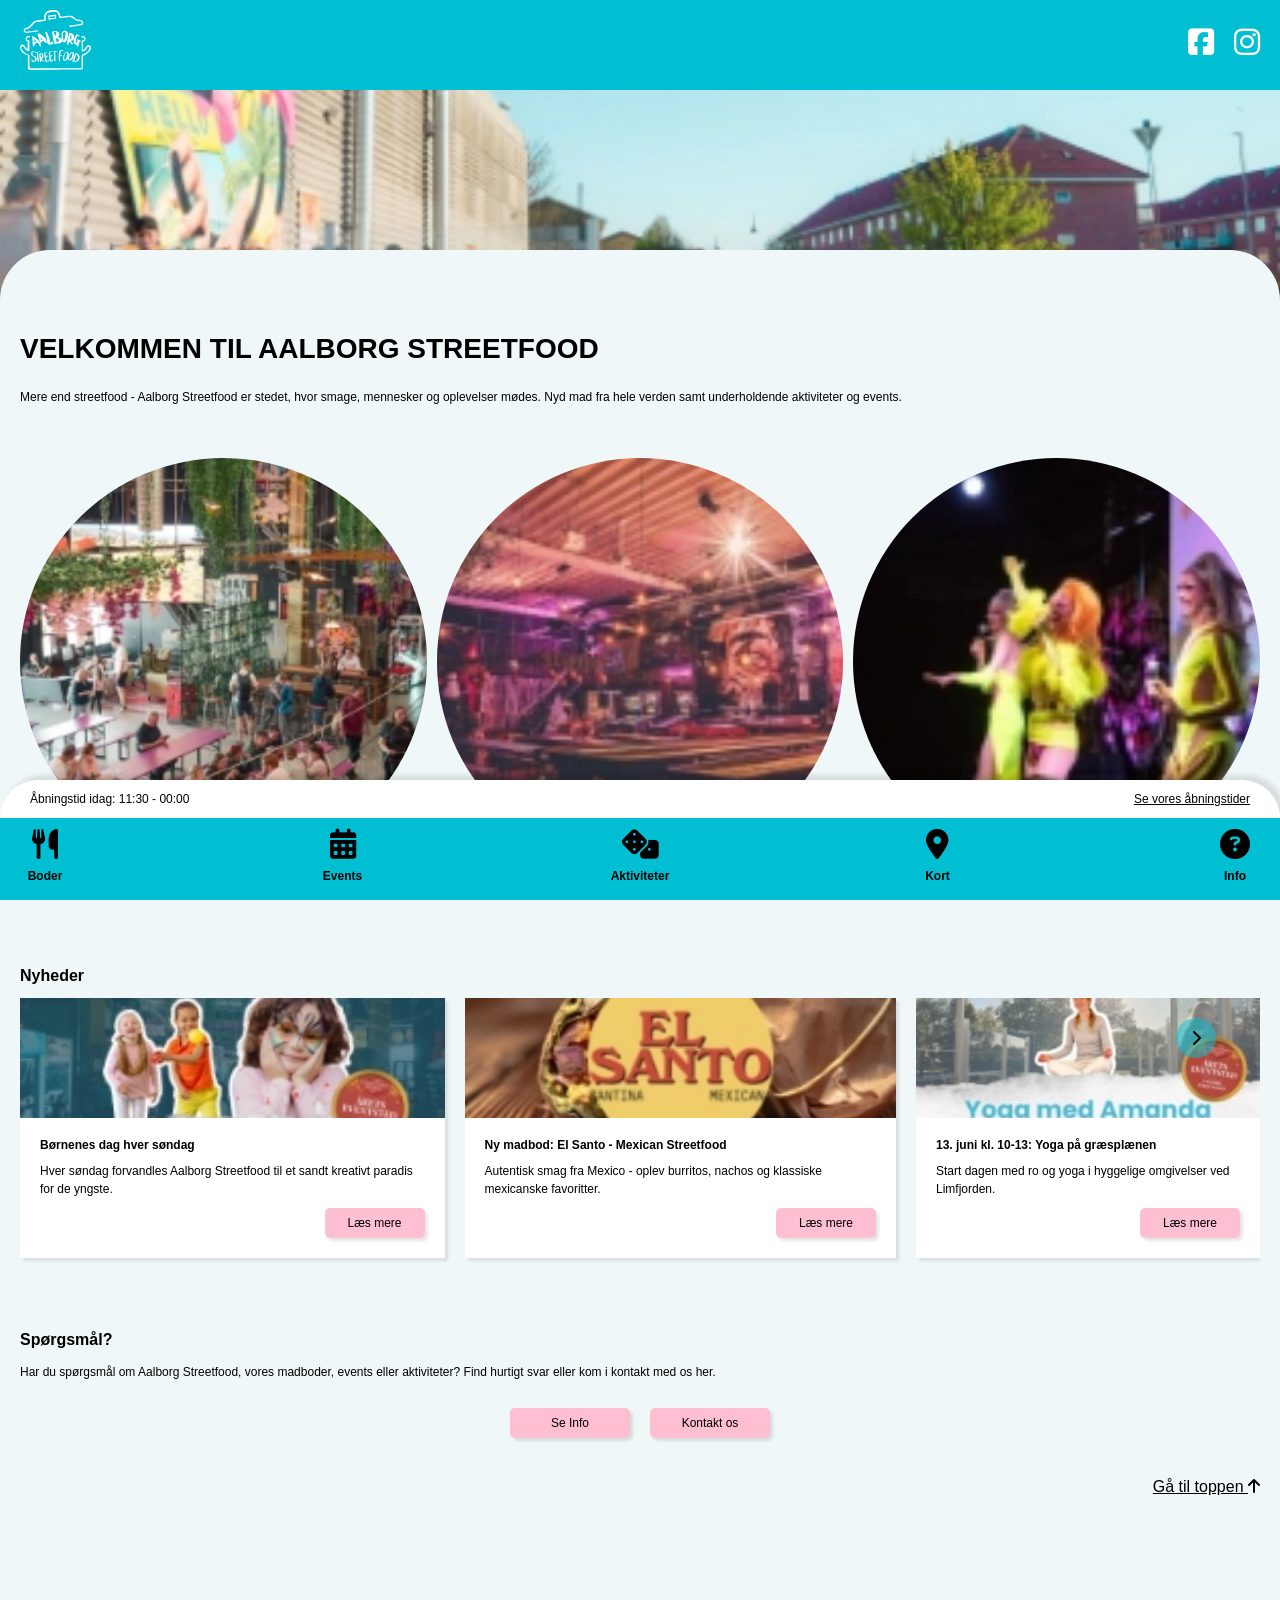
==== index.html @ 2a4786b6 "Merge branch 'main' of https://github.com/emmarisgaard/Version2_AalborgStreetfood" ====
<!DOCTYPE html>
<html lang="da">

<head>
    <meta charset="UTF-8">
    <meta name="viewport" content="width=device-width, initial-scale=1.0">
    <meta name="description"
        content="Aalborg Streetfood byder på et bredt udvalg af street food fra hele verden og en masse forskellige og spændende aktiviteter og events. Besøg os og oplev stemningen, de lækkre madboder og hyggelige omgivelser i Aalborg.">
    <meta name="keywords"
        content="streetfood Aalborg, street food, madboder, mad Aalborg, spise ude Aalborg, Nordjylland, oplevelser, events Aalborg, aktiviteter Aalborg, Aalborg, comedy Aalborg, quiz Aalborg, karaoke Aalborg, børneaktiviteter Aalborg">
    <title>Aalborg Streetfood - Forside</title>
    <link rel="stylesheet" href="./assets/css/style.css">
    <link rel="stylesheet" href="./assets/css/forside.css">
    <script src="./assets/js/app.js" defer></script>
    <link rel="stylesheet" href="https://cdnjs.cloudflare.com/ajax/libs/font-awesome/6.5.0/css/all.min.css">
    <link rel="manifest" href="./manifest.json">
</head>


<body>
    <header>
        <!-- Header med logo og social media -->
        <nav>
            <a href="./index.html"><img src="./assets/img/logo.svg" alt="Aalborg Streetfood Logo"></a>
            <ul>
                <li><a href="https://www.facebook.com/aalborgstreetfoodmarkedmarket" target="_blank"
                        rel="noopener noreferrer" aria-label="Besøg vores Facebook side"><i
                            class="fa-brands fa-square-facebook" aria-hidden="true"></i></a></li>
                <li><a href="https://www.instagram.com/AalborgStreetfood" target="_blank" rel="noopener noreferrer"
                        aria-label="Besøg vores Instagram profil"><i class="fa-brands fa-instagram"
                            aria-hidden="true"></i></a></li>
            </ul>
            <!--aria-label og aria-hidden="true" er indsat efter lighthousetest og bruges til at forbedre tilgængeligheden af siden, så brugere med nedsat syn kan forstå, hvad ikonerne betyder. Dette er også gjort i den globale menu. Kilde: https://www.w3schools.com/accessibility/accessibility_labels.php -->
        </nav>
    </header>

    <main>
        <!-- Hero billede -->
        <div class="heroBillede">
            <img src="./assets/img/forsideBillede.webp" alt="forside headerbillede" fetchpriority="high">
            <!-- fetchpriority="high" indsat efter lighthousetest. Kilde: https://developer.mozilla.org/en-US/docs/Web/HTML/Reference/Attributes/fetchpriority?fbclid=IwY2xjawSXYMRleHRuA2FlbQIxMABicmlkETFyVzhyNGkyVDZpa09IdjQ0c3J0YwZhcHBfaWQQMjIyMDM5MTc4ODIwMDg5MgABHhw8y8eECw4FIvLwAQrnkFinJetjuRGiSQqEJIi6pboWG-9w0EfVVKrQgiUx_aem_WgYf9Aj1LGfmT1ifzZ4w9A -->
        </div>
        <!-- Overlay section -->
        <div class="overlaySection" id="top">
            <article class="introSection">
                <h1>VELKOMMEN TIL AALBORG STREETFOOD</h1>
                <p>Mere end streetfood - Aalborg Streetfood er stedet, hvor smage, mennesker og oplevelser mødes. Nyd
                    mad fra hele verden samt underholdende aktiviteter og events.</p>
            </article>

            <!-- CTA cirkler -->
            <article class="CTASection">
                <a href="./boder.html" class="CTA">
                    <img src="./assets/img/boderBilledLille.webp" alt="Boder">
                    <h2>Boder</h2>
                </a>
                <a href="./aktiviteter.html" class="CTA">
                    <img src="./assets/img/aktiviteterBilledeLille.webp" alt="Aktiviteter billede">
                    <h2>Aktiviteter</h2>
                </a>
                <a href="./events.html" class="CTA">
                    <img src="./assets/img/eventsBilledeLille.webp" alt="Events billede">
                    <h2>Events</h2>
                </a>
            </article>

            <!-- Nyheder section -->
            <article class="nyheder">
                <h2>Nyheder</h2>
                <div class="nyhedsCards">

                    <!-- Nyhed 1 -->
                    <a href="./specifikEvent.html?id=3793" class="nyhedsCard">
                        <img src="./assets/img/boernenesDagLille.webp" alt="Billede fra børnenes dag">
                        <div class="nyhedsCardText">
                            <h3>Børnenes dag hver søndag</h3>
                            <p>Hver søndag forvandles Aalborg Streetfood til et sandt kreativt paradis for de yngste.
                            </p>
                            <div class="knap">Læs mere</div>
                        </div>
                    </a>

                    <!-- Nyhed 2 -->
                    <a href="./specifikBod.html?id=3661" class="nyhedsCard">
                        <img src="./assets/img/elsantoLille.webp" alt="Billede af den nye madbod El Santo">
                        <div class="nyhedsCardText">
                            <h3>Ny madbod: El Santo - Mexican Streetfood</h3>
                            <p>Autentisk smag fra Mexico - oplev burritos, nachos og klassiske mexicanske favoritter.
                            </p>
                            <div class="knap">Læs mere</div>
                        </div>
                    </a>

                    <!-- Nyhed 3 -->
                    <a href="./specifikEvent.html?id=3803" class="nyhedsCard">
                        <img src="./assets/img/Yoga-med-1Lille.webp"
                            alt="Billede fra fra yoga på græsplænen med Amanda">
                        <div class="nyhedsCardText">
                            <h3>13. juni kl. 10-13: Yoga på græsplænen</h3>
                            <p>Start dagen med ro og yoga i hyggelige omgivelser ved Limfjorden.
                            </p>
                            <div class="knap">Læs mere</div>
                        </div>
                    </a>

                    <!-- Scroll pil -->
                    <div class="scroll"> <i class="fa-solid fa-chevron-right"></i> </div>
                </div>
            </article>

            <!-- CTA til Info og kontakt -->
            <article class="questions">
                <h2>Spørgsmål?</h2>
                <p>Har du spørgsmål om Aalborg Streetfood, vores madboder, events eller aktiviteter? Find hurtigt svar
                    eller kom i kontakt med os her.</p>
                <div class="questionsButtons">
                    <a href="./faq.html" class="knap">Se Info</a>
                    <a href="./kontakt.html" class="knap">Kontakt os</a>
                </div>

            </article>
            <div class="topKnap">
                <a href="#top"> Gå til toppen <i class="fa-solid fa-arrow-up"></i></a>
            </div>
        </div>
    </main>
    <footer>

        <div class=" openingHours">
            <!-- Åbningstider indsættes med JavaScript på alle sider - se app.js-->
        </div>

        <!-- Global navigation i bunden af skærmen på alle sider -->
        <nav class="globalNav">
            <div>
                <a href="./boder.html" aria-label="Gå til boder"><i class="fa-solid fa-utensils"
                        aria-hidden="true"></i></a>
                <p>Boder</p>
            </div>
            <div>
                <a href="./events.html" aria-label="Gå til events"><i class="fa-solid fa-calendar-days"
                        aria-hidden="true"></i></a>
                <p>Events</p>
            </div>
            <div>
                <a href="./aktiviteter.html" aria-label="Gå til aktiviteter"><i class="fa-solid fa-dice"
                        aria-hidden="true"></i></a>
                <p>Aktiviteter</p>
            </div>
            <div>
                <a href="./kort.html" aria-label="Gå til kort"><i class="fa-solid fa-map-marker-alt"
                        aria-hidden="true"></i></a>
                <p>Kort</p>
            </div>
            <div>
                <a href="./faq.html" aria-label="Gå til info"><i class="fa-solid fa-question-circle"
                        aria-hidden="true"></i></a>
                <p>Info</p>
            </div>
        </nav>

    </footer>

    <script>
        if ("serviceWorker" in navigator) {
            navigator.serviceWorker.register("/class/MMD-csd-s25/10700521/Version2_Aalborg/service-worker.js");
        }
    </script>
</body>

</html>
---- assets/css/style.css ----
* {
    box-sizing: border-box;
}

body {
    margin: 0;


    /* VARIABLER*/
    /* FARVER */
    --primaryColor: #01BFD3;
    --lightPrimaryColor: #8FEAF4;
    --secondaryColor: #FFBFD3;
    --darkSecondaryColor: #f890b1;
    --white: #FFFFFF;
    --backgroundColor: #F0F7F8;
    --textColor: #000000;


    /* ikon farver */
    --lightPink: #F3C0C0;
    --lightYellow: #E9E79A;
    --lightBrown: #CCA06E;
    --lightGreen: #A7D9A6;
    --lightBlue: #A6DEE4;


    /* TYPOGRAPHY*/
    --textFont: poppins, sans-serif;
    --bodyText: 12px;
    --headerTextSize: 28px;
    --middleHeaderTextSize: 16px;
    --smallHeaderTextSize: 12px;
    --fontWeight: bold;

    /* SPACING */
    --gap: 20px;
    --smallGap: 10px;
    --sectionPadding: 40px;
    --padding: 30px;

    /*  GENERAL STYLING*/

    * {
        font-family: var(--textFont);
    }

    p {
        font-size: var(--bodyText);
        line-height: 150%;
    }

    h1 {
        font-size: var(--headerTextSize);
        font-weight: var(--fontWeight);
    }

    h2 {
        font-size: var(--middleHeaderTextSize);
        font-weight: var(--fontWeight);
    }

    h3 {
        font-size: var(--smallHeaderTextSize);
        font-weight: var(--fontWeight);
    }


    /* KNAPPER OG IKONER*/
    /* buttons */
    button,
    .knap {
        background-color: var(--secondaryColor);
        color: var(--textColor);
        width: 100px;
        height: 30px;
        border-radius: 5px;
        border: none;
        box-shadow: 3px 3px 3px rgba(0, 0, 0, 0.1);
        text-decoration: none;
        display: inline-flex;
        align-items: center;
        justify-content: center;
        font-size: var(--bodyText);
        font-family: var(--textFont);
    }

    /* Hover effekt */
    button:hover,
    .knap:hover {
        background-color: var(--darkSecondaryColor);
        box-shadow: 2px 2px 2px 1px rgba(0, 0, 0, 0.3);
    }

    /* Active effekt */
    button:active,
    .knap:active {
        background-color: var(--darkSecondaryColor);
        box-shadow: 2px 2px 2px 1px rgba(0, 0, 0, 0.3);
    }

    .allergeneIkon {
        color: var(--textColor)
    }

    .tilbageKnap {
        color: var(--textColor);
        font-size: var(--smallHeaderTextSize);

    }


    /* HEADER */
    header {
        height: 90px;
        background-color: var(--primaryColor);
        z-index: 2;
        position: fixed;
        top: 0;
        left: 0;
        right: 0;

        nav {
            display: flex;
            align-items: center;
            justify-content: space-between;
            padding: 10px 20px;

        }

        ul {
            display: flex;
            justify-content: center;
            align-items: center;
            gap: var(--gap);

            li {
                list-style: none;

                a {
                    text-decoration: none;

                }
            }
        }

        i {
            color: var(--white);
            font-size: 30px;
        }

        img {
            height: 60px;
        }


    }

    /* STYLES */
    /* General styling, der går igen på tværs af siderne */
    .heroBillede {
        top: 90px;
        left: 0;
        right: 0;
        position: fixed;


        img {
            height: 250px;
            width: 100%;
            position: relative;
            object-fit: cover;
        }
    }

    .overlaySection {
        background-color: var(--backgroundColor);
        border-radius: 50px 50px 0 0;
        position: absolute;
        top: 250px;
        left: 0;
        right: 0;
        padding: 20px;
        padding-bottom: 150px;
    }

    hr {
        width: 100%;
        height: 3px;
        border: none;
        background-color: var(--primaryColor);
        margin-block: var(--gap);
    }




    /* GLOBAL NAVIGATION */
    footer {
        /* Gør sådan vores footer/bottom nav, forbliver i bunden af skærmen, foran andet indhold */
        position: fixed;
        bottom: 0;
        left: 0;
        right: 0;
        z-index: 2;

        nav {
            height: 100%;
            background-color: var(--primaryColor);
            display: flex;
            align-items: center;
            justify-content: space-between;
            padding: var(--smallGap);

            color: var(--textColor);
            font-size: var(--middleHeaderTextSize);
            font-weight: var(--fontWeight);

            div {
                display: flex;
                flex-direction: column;
                align-items: center;
                width: 70px;

                p {
                    margin: 5px;
                }
            }


            a {
                text-decoration: none;
                color: var(--textColor);
                font-size: 30px;
            }

            .active {
                /* Ændrer ikon og tekst i navigationen for den specifikke side man er inde på */
                text-decoration: underline;
                text-underline-offset: 5px;
                text-decoration-thickness: 2px;
                text-decoration-color: var(--secondaryColor);

                a {
                    color: var(--secondaryColor);
                }
            }

            a:active {
                color: var(--darkSecondaryColor);
            }


        }
    }

}



/* KALENDER */



.openingHours {
    background-color: var(--white);
    height: auto;
    border-radius: 50px 50px 0 0;
    box-shadow: 5px -5px 5px rgba(0, 0, 0, 0.1);
    padding: var(--smallGap);
    transition: all 0.3s ease;

    .whenClosed {
        display: flex;
        align-items: center;
        justify-content: space-between;
        font-family: var(--textFont);
        font-size: var(--smallHeaderTextSize);
        margin: 0;
        padding-inline: var(--gap);

        .clickHere {
            text-decoration: underline;
            margin: 0;
        }

        .clickHere:active {
            font-weight: 600;
        }


        p {
            margin: 0;
        }
    }

    .fullOpeninghours,
    .fullOpeninghoursFood {
        display: block;
        transform: translateY(30px);
        opacity: 0;
        max-height: 0;
        overflow: hidden;
        pointer-events: none;

        .toggle {
            display: flex;
            justify-content: center;
            padding-top: var(--gap);

        }



        .forskelligeTidsintervaller {
            display: flex;
            justify-content: space-between;
            padding-top: var(--gap);


            .tidsinterval.gone {
                opacity: 0;
            }

            .tidsinterval {
                display: flex;
                flex-direction: column;
                align-items: center;

                div {
                    width: 30px;
                    height: 30px;
                    border-radius: 100%;

                }

                .pink {
                    background-color: var(--lightPink);
                }

                .gul {
                    background-color: var(--lightYellow);
                }

                .brun {
                    background-color: var(--lightBrown);
                }

                .grøn {
                    background-color: var(--lightGreen);
                }

            }
        }

        .kalender {

            .kalenderTop {
                display: flex;
                justify-content: space-between;

                h2 {
                    margin-bottom: 5px;
                }
            }

            .kalenderen {

                .ugedage {
                    display: flex;
                    justify-content: space-between;
                    padding: 5px;

                    p {
                        margin: 5px;
                    }
                }

                hr {
                    height: 1px;
                    background-color: var(--textColor);
                    width: 100%;
                    margin-bottom: var(--gap);
                    margin-top: 0;
                }

                .kalenderDage {
                    display: flex;
                    flex-direction: column;
                    gap: var(--smallGap);
                    padding-bottom: var(--gap);

                    .uge1,
                    .uge2,
                    .uge3,
                    .uge4 {
                        display: flex;
                        justify-content: space-between;


                        .kalenderDag {
                            width: 30px;
                            height: 30px;
                            border-radius: 100%;
                            display: flex;
                            align-items: center;
                            justify-content: center;

                            p {
                                margin: 0;
                            }

                        }

                        .pink {
                            background-color: var(--lightPink);
                        }

                        .gul {
                            background-color: var(--lightYellow);
                        }

                        .brun {
                            background-color: var(--lightBrown);
                        }

                        .grøn {
                            background-color: var(--lightGreen);
                        }

                        .pinkLight {
                            background-color: var(--lightPink);
                            opacity: 0.5;
                        }

                        .gulLight {
                            background-color: var(--lightYellow);
                            opacity: 0.5;
                        }

                        .brunLight {
                            background-color: var(--lightBrown);
                            opacity: 0.5;
                        }

                        .grønLight {
                            background-color: var(--lightGreen);
                            opacity: 0.5;
                        }

                        .idag {
                            background-color: #976B3A;
                            color: var(--lightYellow);
                            border: solid;
                            border-color: var(--textColor);
                            border-width: 2px;
                            box-shadow: 3px 3px 3px rgba(0, 0, 0, 0.5);
                        }
                    }
                }
            }
        }

    }

    /* Animering af åbningstider */
    .fullOpeninghours.animate,
    .fullOpeninghoursFood.animate {
        transition: transform 0.6s ease, opacity 0.6s ease, max-height 0.6s ease;
    }

    .fullOpeninghours.active,
    .fullOpeninghoursFood.active {
        transform: translateY(0);
        opacity: 1;
        max-height: 600px;
        pointer-events: auto;
    }

}

.fullOpeninghours .street {

    width: 160px;
    background-color: var(--primaryColor);
    display: flex;
    justify-content: center;
    align-items: center;
    text-align: center;
    padding: var(--smallGap);
    font-family: var(--textFont);
    font-size: var(--smallHeaderTextSize);
    font-weight: var(--fontWeight);
}


.fullOpeninghours .food {
    width: 160px;
    border: solid;
    border-color: var(--primaryColor);
    border-width: 5px;
    display: flex;
    justify-content: center;
    padding: 5px;
    align-items: center;
    text-align: center;
    font-family: var(--textFont);
    font-size: var(--smallHeaderTextSize);
    font-weight: var(--fontWeight);
    box-shadow: inset 0 0 10px rgba(0, 0, 0, 0.3);

}

.fullOpeninghoursFood .street {
    width: 160px;
    border: solid;
    border-color: var(--primaryColor);
    border-width: 5px;
    display: flex;
    justify-content: center;
    padding: 5px;
    align-items: center;
    text-align: center;
    font-family: var(--textFont);
    font-size: var(--smallHeaderTextSize);
    font-weight: var(--fontWeight);
    box-shadow: inset 0 0 10px rgba(0, 0, 0, 0.3);
}

.fullOpeninghoursFood .food {
    width: 160px;
    background-color: var(--primaryColor);
    display: flex;
    justify-content: center;
    align-items: center;
    text-align: center;
    padding: var(--smallGap);
    font-family: var(--textFont);
    font-size: var(--smallHeaderTextSize);
    font-weight: var(--fontWeight);

}


/* ANDET STYLING */

/* Kort over streetfood side */
.kortSide {

    img {
        width: 100%;
        padding-top: 90px;
        padding-bottom: 180px;
    }
}


main {
    min-height: 100vh;
}

/* Error besked */
.fejlbesked {
    display: flex;
    justify-content: center;
    padding: var(--gap);
}

/* Scroll to top knap */
html {
    scroll-behavior: smooth;
    scroll-padding-top: 100px;
}

.topKnap {
    display: block;
    margin-top: var(--sectionPadding);

    a {
        display: block;
        width: fit-content;
        margin-left: auto;
        color: var(--textColor);
    }
}
---- assets/css/forside.css ----
/* INTRO */
.introSection {
    padding-top: var(--sectionPadding);
}


/* CTA'er */
.CTASection {
    display: flex;
    gap: var(--smallGap);
    padding-top: var(--sectionPadding);

}

.CTA {
    flex: 1;
    text-decoration: none;
    color: var(--textColor);
    text-align: center;


    img {
        width: 100%;
        aspect-ratio: 1/1;
        object-fit: cover;
        border-radius: 100%;
    }

}

.CTA img:hover {
    box-shadow: 5px 5px 5px 5px rgba(0, 0, 0, 0.3);
}

.CTA img:active {
    box-shadow: 4px 4px 4px 4px rgba(0, 0, 0, 0.3);
}

/* NYHEDER */
.nyheder {
    padding-top: var(--sectionPadding);
    max-width: 100vw;
    overflow: hidden;

    h3,
    p {
        margin: 0 0 10px 0;
    }
}

.nyhedsCards {
    display: flex;
    gap: var(--gap);
    overflow-x: scroll;
    overflow-y: hidden;
    width: 100%;


}

.nyhedsCards::-webkit-scrollbar {
    height: 10px;

}

.nyhedsCards::-webkit-scrollbar-track {
    background: var(--lightPrimaryColor);
}

.nyhedsCards::-webkit-scrollbar-thumb {
    background: var(--primaryColor);
    border-radius: 10px;
}

.nyhedsCard {
    background-color: var(--white);
    min-width: 270px;
    box-shadow: 3px 3px 3px rgba(0, 0, 0, 0.1);
    margin-bottom: var(--gap);
    text-decoration: none;
    color: var(--textColor);
    display: flex;
    flex-direction: column;

    .nyhedsCardText {
        padding: var(--gap);
        display: flex;
        flex-direction: column;
        flex: 1;
        /* fylder al tilgængelig plads */
        justify-content: space-between;
        /* skubber button til bunden */
    }

    button,
    .knap {
        align-self: flex-end;
    }

    img {
        width: 100%;
        height: 120px;
        object-fit: cover;
    }
}

/* scrollpil */
.scroll {
    position: absolute;
    right: 5%;
    top: 55%;
    background-color: rgba(1, 191, 211, 0.5);
    border-radius: 50%;
    width: 40px;
    height: 40px;
    display: flex;
    align-items: center;
    justify-content: center;
    pointer-events: none;

    animation: pilAnimation 1s ease-in-out infinite;
}

@keyframes pilAnimation {

    0%,
    100% {
        transform: translateX(0);
    }

    50% {
        transform: translateX(6px);
    }
}

/* SPØRGSMÅL */
.questions {
    padding-top: var(--sectionPadding);

    .questionsButtons {
        display: flex;
        justify-content: center;
        gap: var(--gap);
        padding-top: 15px;

        button,
        .knap {
            width: 120px;
        }
    }
}
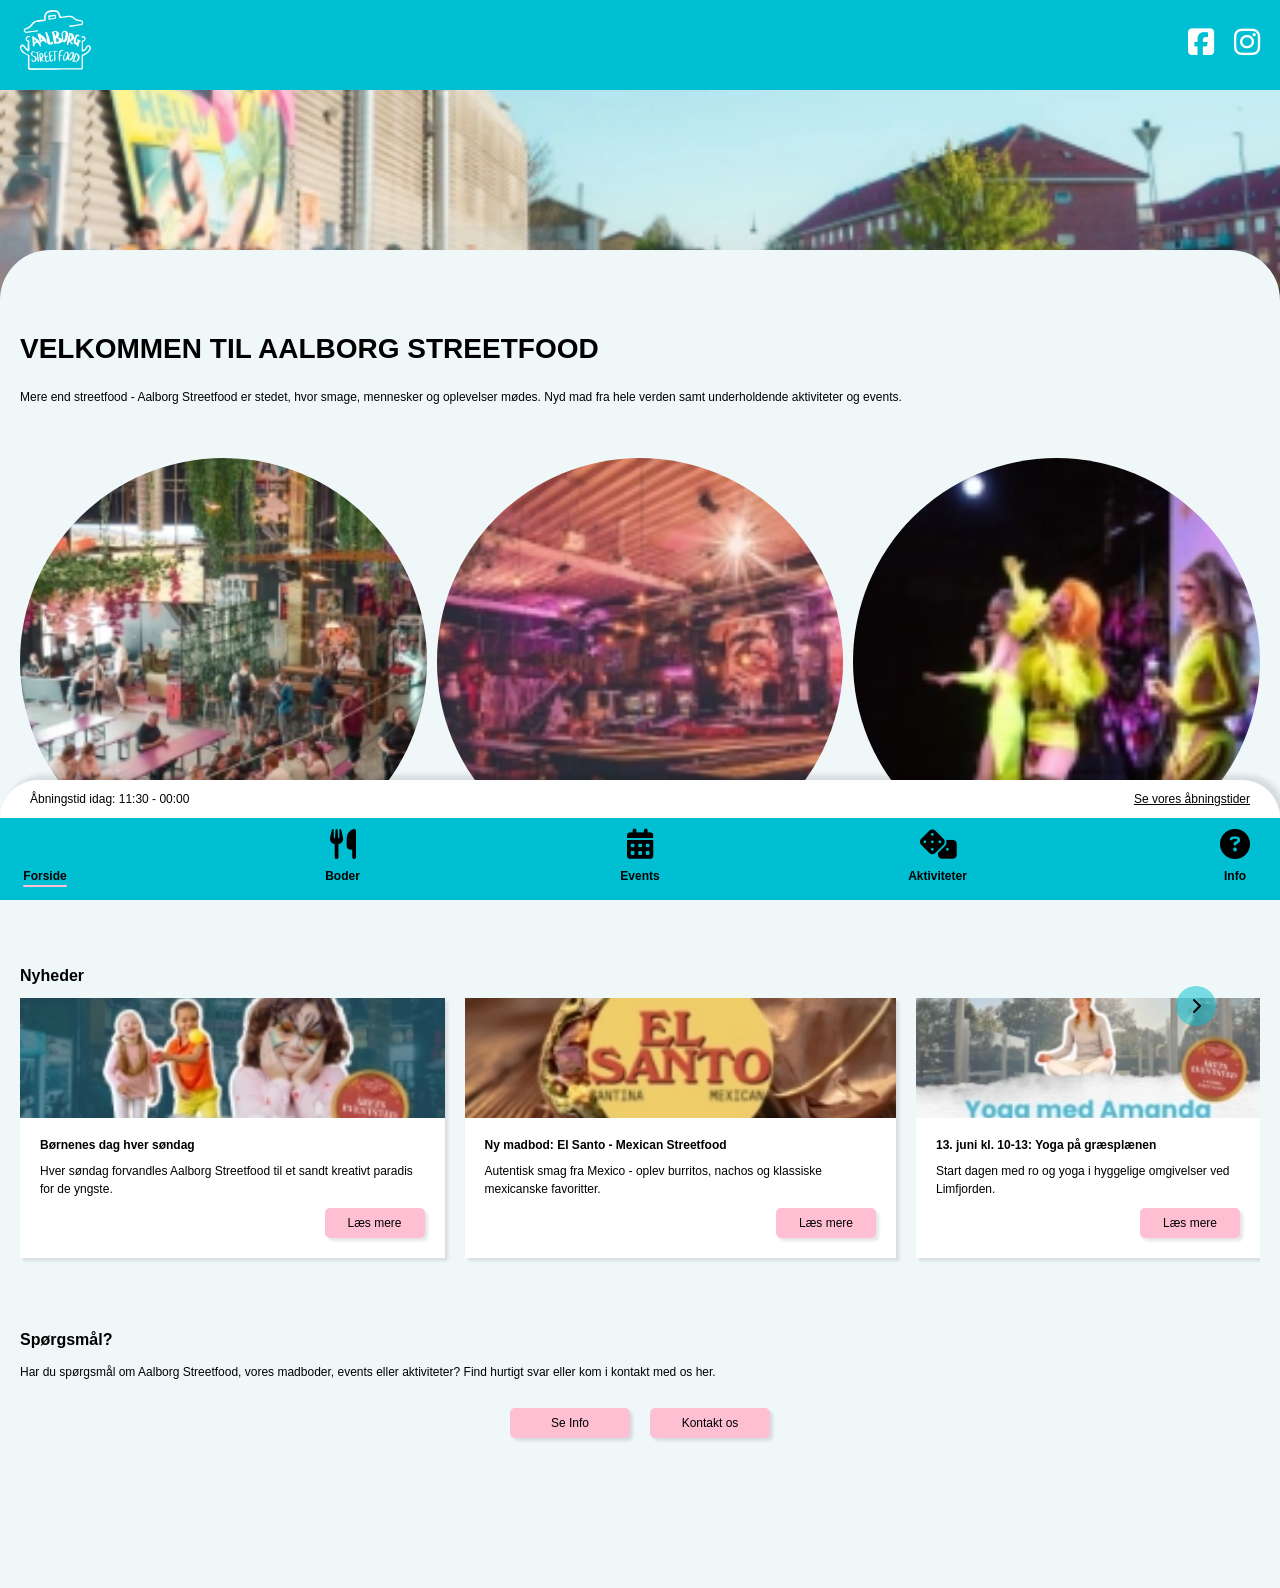
==== commit 3e4a3dce: "Add logos and map iframe styles; update pages Add two SVG logos (logo_pink.svg, logo_sort.svg) and a" ====
--- a/index.html
+++ b/index.html
@@ -15,7 +15,6 @@
     <link rel="stylesheet" href="https://cdnjs.cloudflare.com/ajax/libs/font-awesome/6.5.0/css/all.min.css">
     <link rel="manifest" href="./manifest.json">
 </head>
-
 
 <body>
     <header>
@@ -41,7 +40,7 @@
             <!-- fetchpriority="high" indsat efter lighthousetest. Kilde: https://developer.mozilla.org/en-US/docs/Web/HTML/Reference/Attributes/fetchpriority?fbclid=IwY2xjawSXYMRleHRuA2FlbQIxMABicmlkETFyVzhyNGkyVDZpa09IdjQ0c3J0YwZhcHBfaWQQMjIyMDM5MTc4ODIwMDg5MgABHhw8y8eECw4FIvLwAQrnkFinJetjuRGiSQqEJIi6pboWG-9w0EfVVKrQgiUx_aem_WgYf9Aj1LGfmT1ifzZ4w9A -->
         </div>
         <!-- Overlay section -->
-        <div class="overlaySection" id="top">
+        <div class=" overlaySection">
             <article class="introSection">
                 <h1>VELKOMMEN TIL AALBORG STREETFOOD</h1>
                 <p>Mere end streetfood - Aalborg Streetfood er stedet, hvor smage, mennesker og oplevelser mødes. Nyd
@@ -119,19 +118,22 @@
                 </div>
 
             </article>
-            <div class="topKnap">
-                <a href="#top"> Gå til toppen <i class="fa-solid fa-arrow-up"></i></a>
-            </div>
         </div>
+
     </main>
     <footer>
 
-        <div class=" openingHours">
+        <div class="openingHours">
             <!-- Åbningstider indsættes med JavaScript på alle sider - se app.js-->
         </div>
 
         <!-- Global navigation i bunden af skærmen på alle sider -->
         <nav class="globalNav">
+            <div class="active">
+                <a href="./index.html" aria-label="Gå til forsiden"><img src="./assets/img/logo_pink.svg"
+                        alt="Aalborg Streetfood logo pink"></a>
+                <p>Forside</p>
+            </div>
             <div>
                 <a href="./boder.html" aria-label="Gå til boder"><i class="fa-solid fa-utensils"
                         aria-hidden="true"></i></a>
@@ -147,11 +149,11 @@
                         aria-hidden="true"></i></a>
                 <p>Aktiviteter</p>
             </div>
-            <div>
+            <!-- <div>
                 <a href="./kort.html" aria-label="Gå til kort"><i class="fa-solid fa-map-marker-alt"
                         aria-hidden="true"></i></a>
                 <p>Kort</p>
-            </div>
+            </div> -->
             <div>
                 <a href="./faq.html" aria-label="Gå til info"><i class="fa-solid fa-question-circle"
                         aria-hidden="true"></i></a>
@@ -160,12 +162,6 @@
         </nav>
 
     </footer>
-
-    <script>
-        if ("serviceWorker" in navigator) {
-            navigator.serviceWorker.register("/class/MMD-csd-s25/10700521/Version2_Aalborg/service-worker.js");
-        }
-    </script>
 </body>
 
 </html>
--- a/assets/css/style.css
+++ b/assets/css/style.css
@@ -106,6 +106,7 @@
     .tilbageKnap {
         color: var(--textColor);
         font-size: var(--smallHeaderTextSize);
+        text-decoration: underline;
 
     }
 
@@ -581,5 +582,6 @@
         width: fit-content;
         margin-left: auto;
         color: var(--textColor);
+        text-decoration: underline;
     }
 }
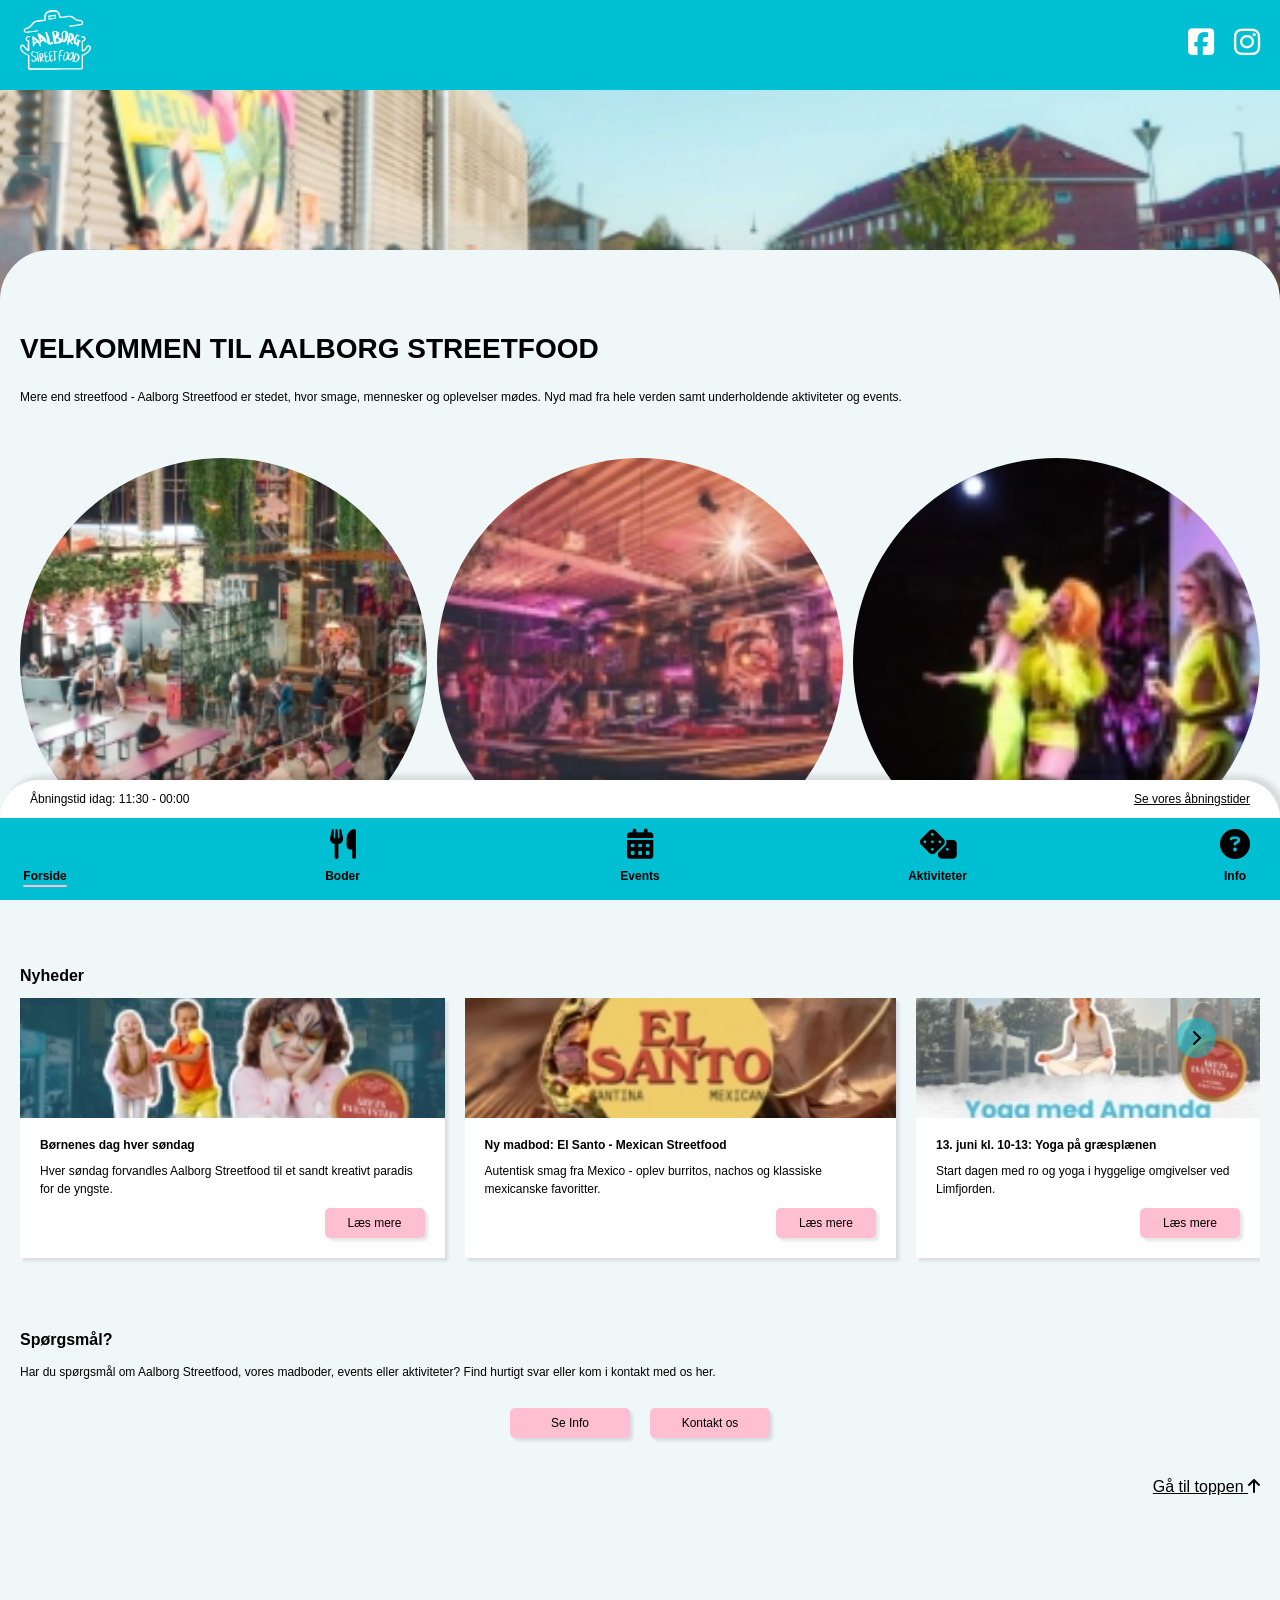
==== commit 137c01ad: "Merge remote-tracking branch 'origin/Lerke'" ====
--- a/index.html
+++ b/index.html
@@ -14,7 +14,9 @@
     <script src="./assets/js/app.js" defer></script>
     <link rel="stylesheet" href="https://cdnjs.cloudflare.com/ajax/libs/font-awesome/6.5.0/css/all.min.css">
     <link rel="manifest" href="./manifest.json">
+    <link rel="icon" href="./assets/img/logov2_192x192.png" type="image/png">
 </head>
+
 
 <body>
     <header>
@@ -40,7 +42,7 @@
             <!-- fetchpriority="high" indsat efter lighthousetest. Kilde: https://developer.mozilla.org/en-US/docs/Web/HTML/Reference/Attributes/fetchpriority?fbclid=IwY2xjawSXYMRleHRuA2FlbQIxMABicmlkETFyVzhyNGkyVDZpa09IdjQ0c3J0YwZhcHBfaWQQMjIyMDM5MTc4ODIwMDg5MgABHhw8y8eECw4FIvLwAQrnkFinJetjuRGiSQqEJIi6pboWG-9w0EfVVKrQgiUx_aem_WgYf9Aj1LGfmT1ifzZ4w9A -->
         </div>
         <!-- Overlay section -->
-        <div class=" overlaySection">
+        <div class="overlaySection" id="top">
             <article class="introSection">
                 <h1>VELKOMMEN TIL AALBORG STREETFOOD</h1>
                 <p>Mere end streetfood - Aalborg Streetfood er stedet, hvor smage, mennesker og oplevelser mødes. Nyd
@@ -118,12 +120,14 @@
                 </div>
 
             </article>
+            <div class="topKnap">
+                <a href="#top"> Gå til toppen <i class="fa-solid fa-arrow-up"></i></a>
+            </div>
         </div>
-
     </main>
     <footer>
 
-        <div class="openingHours">
+        <div class=" openingHours">
             <!-- Åbningstider indsættes med JavaScript på alle sider - se app.js-->
         </div>
 
@@ -162,6 +166,12 @@
         </nav>
 
     </footer>
+
+    <script>
+        if ("serviceWorker" in navigator) {
+            navigator.serviceWorker.register("/class/MMD-csd-s25/10700521/Version2_AalborgStreetfood/service-worker.js");
+        }
+    </script>
 </body>
 
 </html>
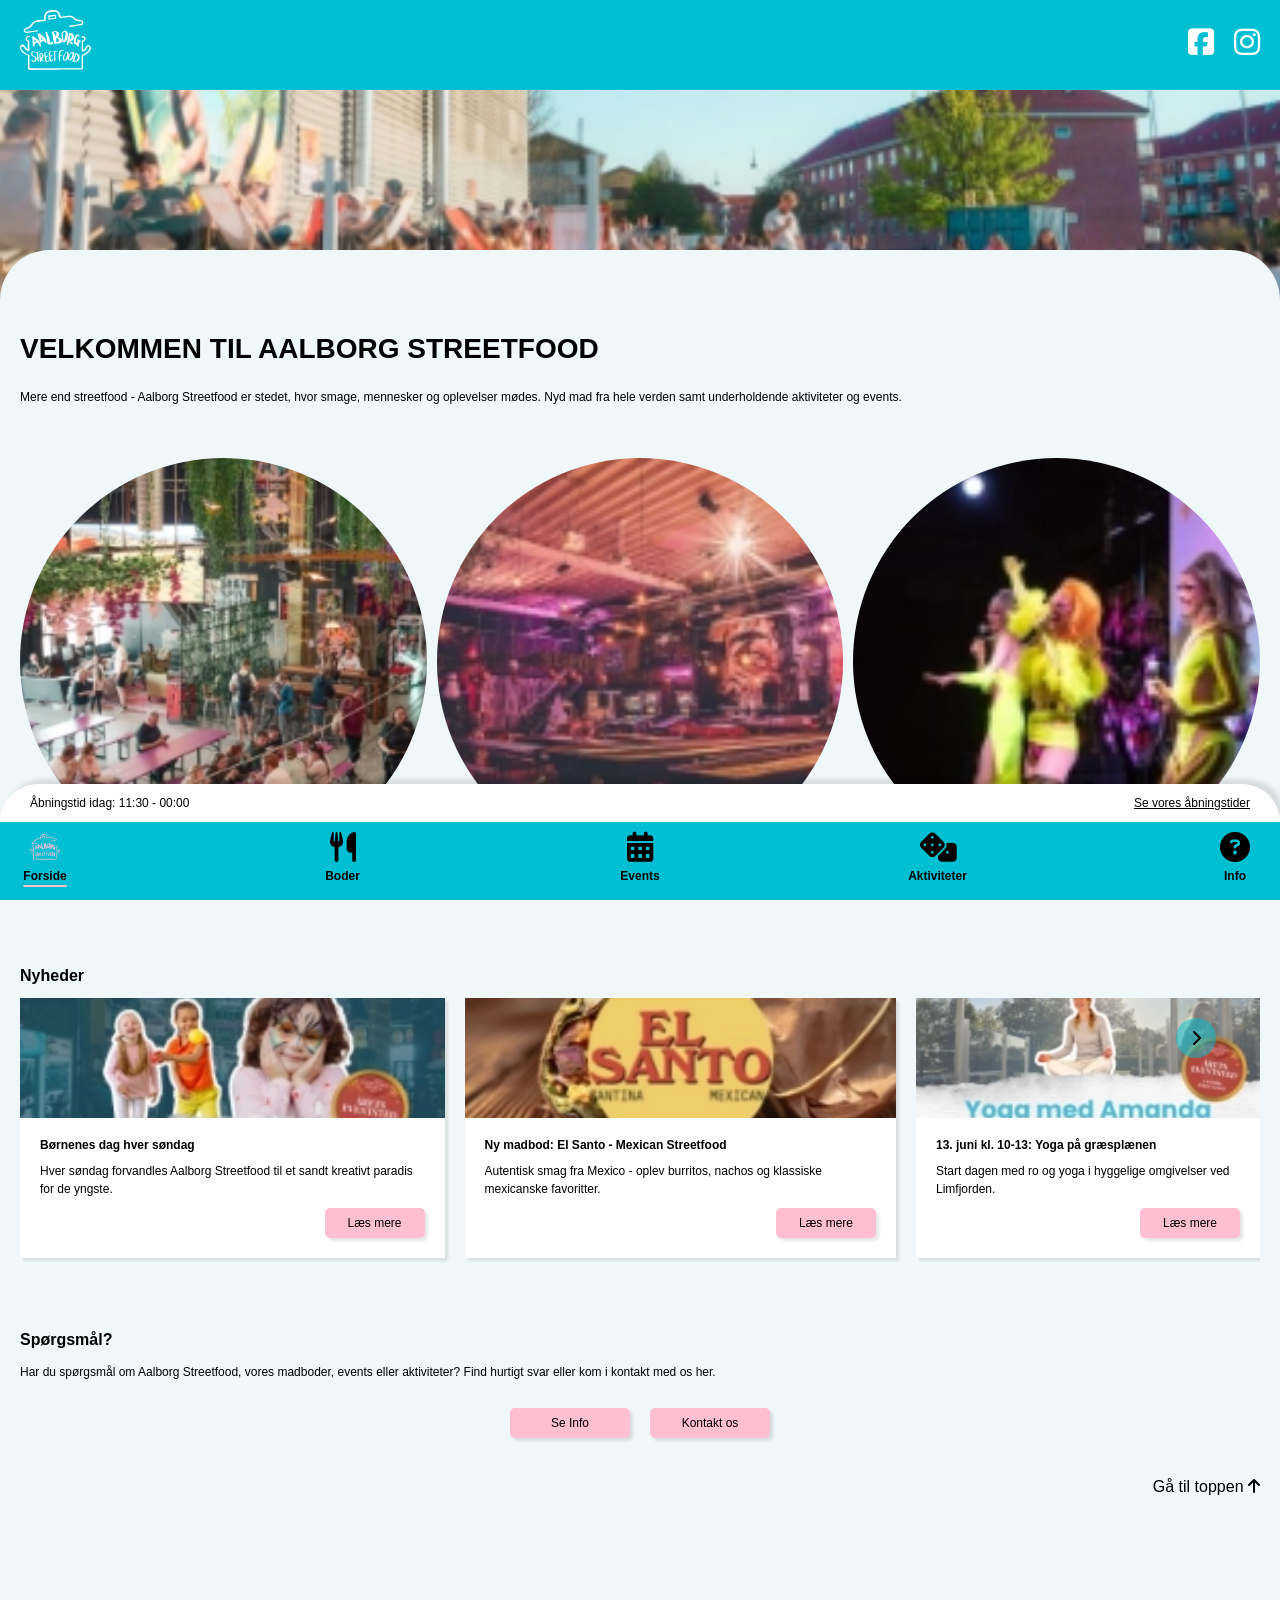
==== commit 4343a157: "opdateret footer" ====
--- a/index.html
+++ b/index.html
@@ -133,36 +133,29 @@
 
         <!-- Global navigation i bunden af skærmen på alle sider -->
         <nav class="globalNav">
-            <div class="active">
-                <a href="./index.html" aria-label="Gå til forsiden"><img src="./assets/img/logo_pink.svg"
-                        alt="Aalborg Streetfood logo pink"></a>
+            <a href="./index.html" aria-label="Gå til forsiden" class="active"><img src="./assets/img/logo_pink.svg"
+                    alt="Aalborg Streetfood logo pink">
                 <p>Forside</p>
-            </div>
-            <div>
-                <a href="./boder.html" aria-label="Gå til boder"><i class="fa-solid fa-utensils"
-                        aria-hidden="true"></i></a>
+            </a>
+            <a href="./boder.html" aria-label="Gå til boder"><i class="fa-solid fa-utensils" aria-hidden="true"></i>
                 <p>Boder</p>
-            </div>
-            <div>
-                <a href="./events.html" aria-label="Gå til events"><i class="fa-solid fa-calendar-days"
-                        aria-hidden="true"></i></a>
+            </a>
+            <a href="./events.html" aria-label="Gå til events"><i class="fa-solid fa-calendar-days"
+                    aria-hidden="true"></i>
                 <p>Events</p>
-            </div>
-            <div>
-                <a href="./aktiviteter.html" aria-label="Gå til aktiviteter"><i class="fa-solid fa-dice"
-                        aria-hidden="true"></i></a>
+            </a>
+            <a href="./aktiviteter.html" aria-label="Gå til aktiviteter"><i class="fa-solid fa-dice"
+                    aria-hidden="true"></i>
                 <p>Aktiviteter</p>
-            </div>
+            </a>
             <!-- <div>
                 <a href="./kort.html" aria-label="Gå til kort"><i class="fa-solid fa-map-marker-alt"
                         aria-hidden="true"></i></a>
                 <p>Kort</p>
             </div> -->
-            <div>
-                <a href="./faq.html" aria-label="Gå til info"><i class="fa-solid fa-question-circle"
-                        aria-hidden="true"></i></a>
+            <a href="./faq.html" aria-label="Gå til info"><i class="fa-solid fa-question-circle" aria-hidden="true"></i>
                 <p>Info</p>
-            </div>
+            </a>
         </nav>
 
     </footer>
--- a/assets/css/style.css
+++ b/assets/css/style.css
@@ -106,8 +106,15 @@
     .tilbageKnap {
         color: var(--textColor);
         font-size: var(--smallHeaderTextSize);
+        text-decoration: none;
+    }
+
+    .tilbageKnap:hover {
         text-decoration: underline;
-
+    }
+
+    .tilbageKnap:active {
+        text-decoration: underline;
     }
 
 
@@ -115,11 +122,11 @@
     header {
         height: 90px;
         background-color: var(--primaryColor);
-        z-index: 2;
         position: fixed;
         top: 0;
         left: 0;
         right: 0;
+        z-index: 2;
 
         nav {
             display: flex;
@@ -160,14 +167,15 @@
     /* STYLES */
     /* General styling, der går igen på tværs af siderne */
     .heroBillede {
-        top: 90px;
+        top: 0;
         left: 0;
         right: 0;
         position: fixed;
+        z-index: 1;
 
 
         img {
-            height: 250px;
+            height: 300px;
             width: 100%;
             position: relative;
             object-fit: cover;
@@ -183,6 +191,7 @@
         right: 0;
         padding: 20px;
         padding-bottom: 150px;
+        z-index: 3;
     }
 
     hr {
@@ -203,7 +212,7 @@
         bottom: 0;
         left: 0;
         right: 0;
-        z-index: 2;
+        z-index: 4;
 
         nav {
             height: 100%;
@@ -217,7 +226,13 @@
             font-size: var(--middleHeaderTextSize);
             font-weight: var(--fontWeight);
 
-            div {
+
+
+
+            a {
+                text-decoration: none;
+                color: var(--textColor);
+                font-size: 30px;
                 display: flex;
                 flex-direction: column;
                 align-items: center;
@@ -228,19 +243,15 @@
                 }
             }
 
-
-            a {
-                text-decoration: none;
-                color: var(--textColor);
-                font-size: 30px;
-            }
-
             .active {
+
                 /* Ændrer ikon og tekst i navigationen for den specifikke side man er inde på */
-                text-decoration: underline;
-                text-underline-offset: 5px;
-                text-decoration-thickness: 2px;
-                text-decoration-color: var(--secondaryColor);
+                p {
+                    text-decoration: underline;
+                    text-underline-offset: 5px;
+                    text-decoration-thickness: 2px;
+                    text-decoration-color: var(--secondaryColor);
+                }
 
                 a {
                     color: var(--secondaryColor);
@@ -249,6 +260,11 @@
 
             a:active {
                 color: var(--darkSecondaryColor);
+            }
+
+            img {
+                height: 30px;
+                width: 30px;
             }
 
 
@@ -582,6 +598,14 @@
         width: fit-content;
         margin-left: auto;
         color: var(--textColor);
+        text-decoration: none;
+    }
+
+    a:hover {
         text-decoration: underline;
     }
+
+    a:active {
+        text-decoration: underline;
+    }
 }
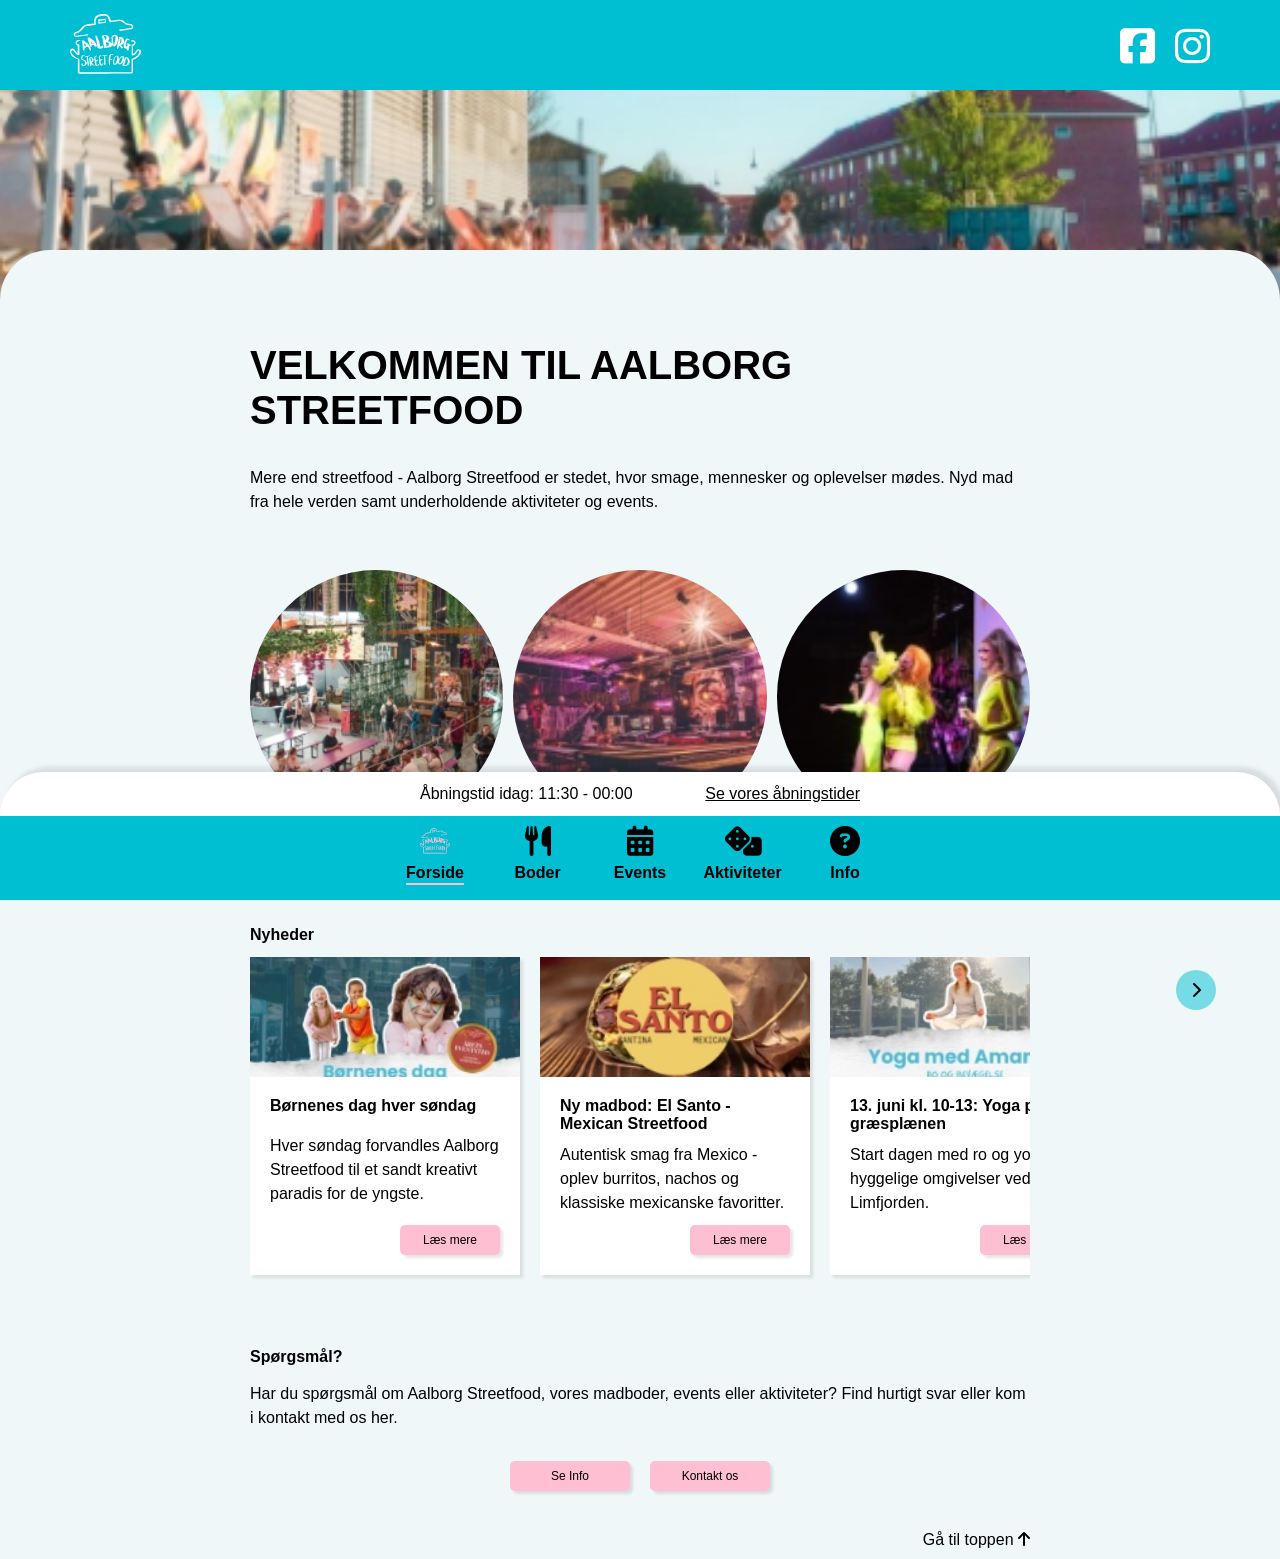
==== commit db5655d9: "Update index.html" ====
--- a/index.html
+++ b/index.html
@@ -149,7 +149,7 @@
                 <p>Aktiviteter</p>
             </a>
             <!-- <div>
-                <a href="./kort.html" aria-label="Gå til kort"><i class="fa-solid fa-map-marker-alt"
+                <a href="./kort.html" aria-label="Gå tilkort"><i class="fa-solid fa-map-marker-alt"
                         aria-hidden="true"></i></a>
                 <p>Kort</p>
             </div> -->
--- a/assets/css/style.css
+++ b/assets/css/style.css
@@ -256,6 +256,10 @@
                 a {
                     color: var(--secondaryColor);
                 }
+
+                i {
+                    color: var(--secondaryColor);
+                }
             }
 
             a:active {
@@ -496,8 +500,8 @@
 
 }
 
-.fullOpeninghours .street {
-
+/* Styling af  boder toggle når street er valgt*/
+.fullOpeninghours .food {
     width: 160px;
     background-color: var(--primaryColor);
     display: flex;
@@ -507,11 +511,11 @@
     padding: var(--smallGap);
     font-family: var(--textFont);
     font-size: var(--smallHeaderTextSize);
-    font-weight: var(--fontWeight);
-}
-
-
-.fullOpeninghours .food {
+    /* font-weight: var(--fontWeight); */
+}
+
+/* Styling af street toggle når street er valgt */
+.fullOpeninghours .street {
     width: 160px;
     border: solid;
     border-color: var(--primaryColor);
@@ -528,7 +532,8 @@
 
 }
 
-.fullOpeninghoursFood .street {
+/* Styling af food toggle når food er valgt */
+.fullOpeninghoursFood .food {
     width: 160px;
     border: solid;
     border-color: var(--primaryColor);
@@ -544,7 +549,8 @@
     box-shadow: inset 0 0 10px rgba(0, 0, 0, 0.3);
 }
 
-.fullOpeninghoursFood .food {
+/* Styling af street toggle når food er valgt */
+.fullOpeninghoursFood .street {
     width: 160px;
     background-color: var(--primaryColor);
     display: flex;
@@ -554,7 +560,7 @@
     padding: var(--smallGap);
     font-family: var(--textFont);
     font-size: var(--smallHeaderTextSize);
-    font-weight: var(--fontWeight);
+    /* font-weight: var(--fontWeight); */
 
 }
 
@@ -608,4 +614,109 @@
     a:active {
         text-decoration: underline;
     }
+}
+
+@media (min-width: 550px) {
+    .openingHours {
+        padding: var(--smallGap) 50px var(--smallGap) 50px;
+    }
+}
+
+
+@media (min-width: 650px) {
+
+    body .overlaySection {
+        padding: 40px 100px var(--smallGap) 100px;
+
+        p,
+        h3,
+        button {
+            font-size: 16px;
+        }
+
+    }
+
+    .openingHours {
+        padding: var(--smallGap) 100px var(--smallGap) 100px;
+    }
+
+    body header nav {
+        padding: var(--smallGap) 70px var(--smallGap) 70px;
+
+        i {
+            font-size: 40px;
+        }
+    }
+
+    .globalNav {
+        padding: var(--smallGap) 100px var(--smallGap) 100px;
+
+        p {
+            font-size: 16px;
+        }
+    }
+
+    .openingHours p {
+        font-size: 16px;
+    }
+
+}
+
+@media (min-width: 800px) {
+    body .overlaySection {
+        padding: 60px 150px var(--smallGap) 150px;
+
+        h1 {
+            font-size: 30px;
+        }
+    }
+
+    .openingHours {
+        padding: var(--smallGap) 200px var(--smallGap) 200px;
+    }
+
+    .globalNav {
+        padding: var(--smallGap) 200px var(--smallGap) 200px;
+    }
+
+}
+
+@media (min-width: 1050px) {
+
+    body .overlaySection {
+        padding: 60px 250px var(--smallGap) 250px;
+    }
+
+    .openingHours {
+        padding: var(--smallGap) 300px var(--smallGap) 300px;
+    }
+
+    .globalNav {
+        padding: var(--smallGap) 300px var(--smallGap) 300px;
+    }
+
+}
+
+@media (min-width: 1250px) {
+
+    body .overlaySection {
+        h1 {
+            font-size: 40px;
+        }
+    }
+
+    .openingHours {
+        padding: var(--smallGap) 400px var(--smallGap) 400px;
+    }
+
+    .globalNav {
+        padding: var(--smallGap) 400px var(--smallGap) 400px;
+    }
+
+}
+
+@media (min-width: 1400px) {
+    .openingHours {
+        padding: var(--smallGap) 500px var(--smallGap) 500px;
+    }
 }
--- a/assets/css/forside.css
+++ b/assets/css/forside.css
@@ -1,7 +1,7 @@
 /* INTRO */
-.introSection {
+/* .introSection {
     padding-top: var(--sectionPadding);
-}
+} */
 
 
 /* CTA'er */
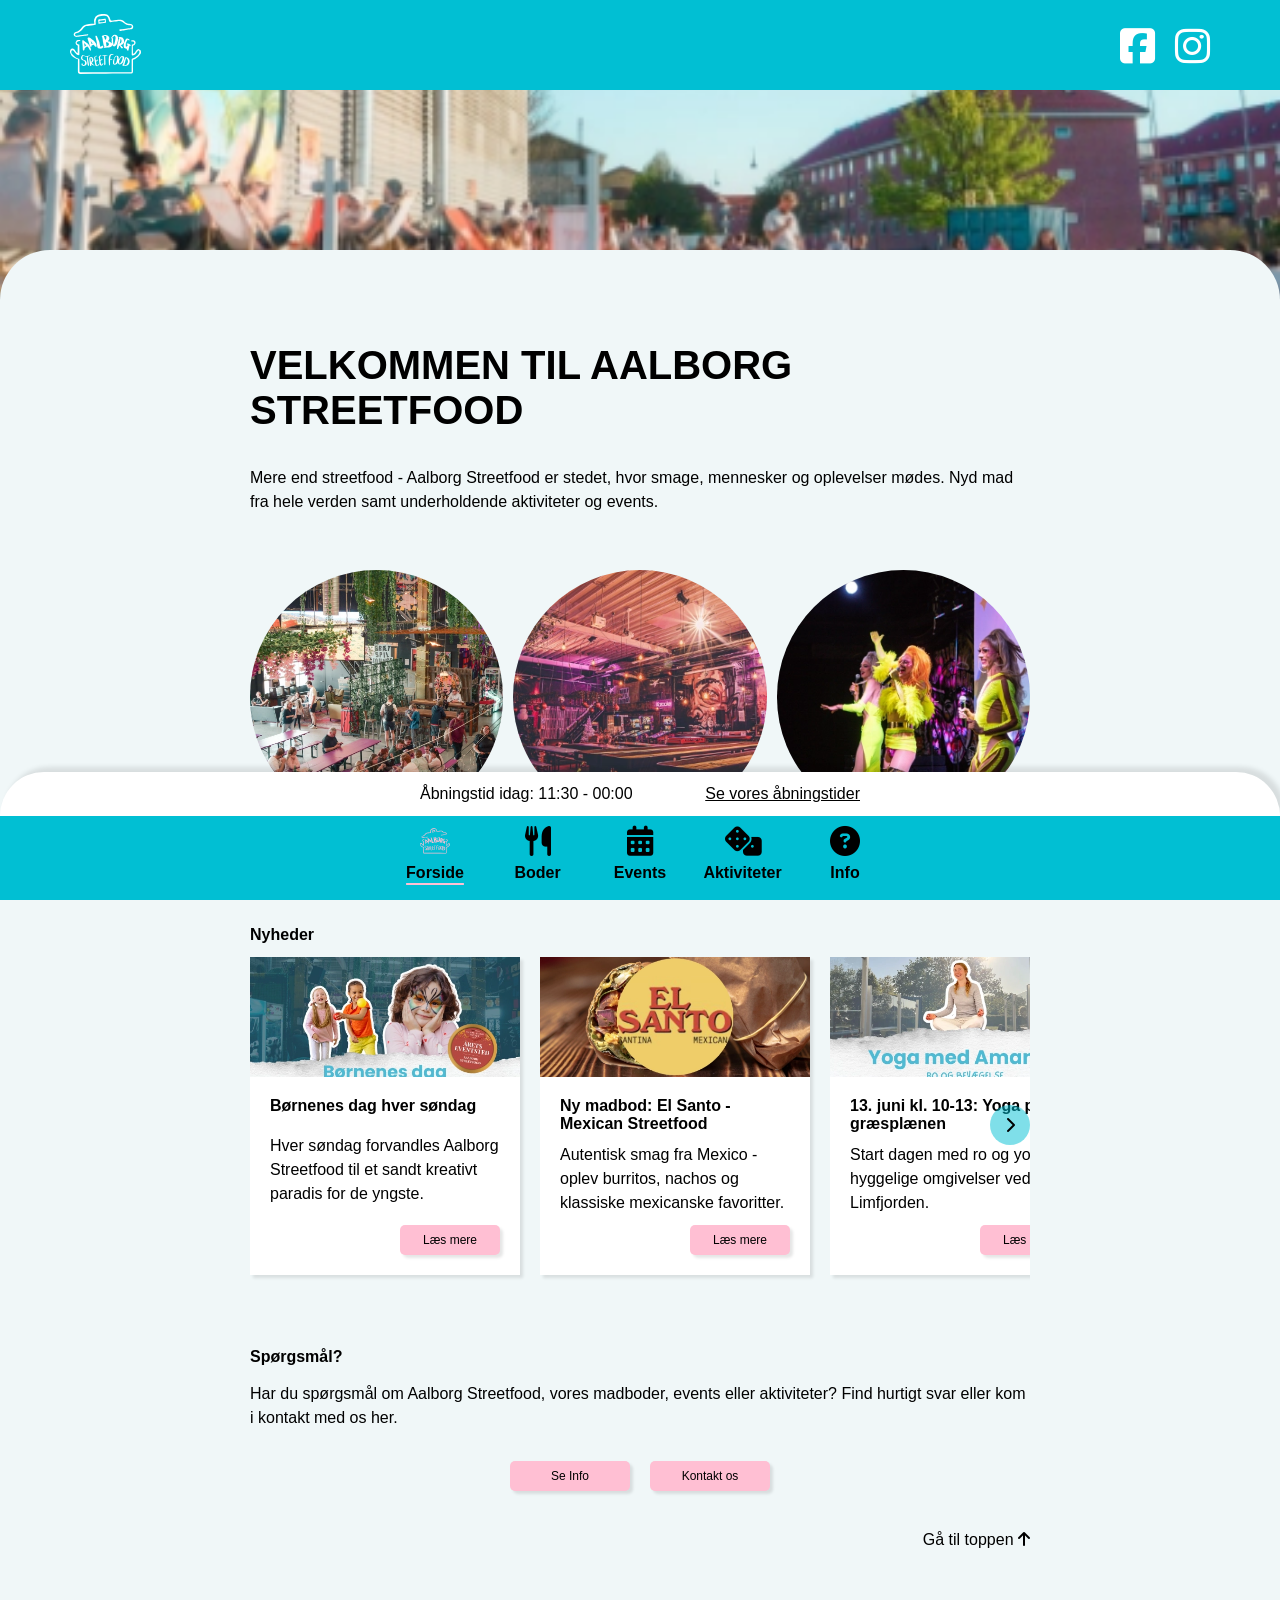
==== commit 9bb0e587: "Mere responsiv + service worker" ====
--- a/index.html
+++ b/index.html
@@ -52,15 +52,19 @@
             <!-- CTA cirkler -->
             <article class="CTASection">
                 <a href="./boder.html" class="CTA">
-                    <img src="./assets/img/boderBilledLille.webp" alt="Boder">
+                    <img src="./assets/img/boderBilledLille.webp" srcset="./assets/img/boderBilled.webp 1200w"
+                        sizes="(min-width: 1000px) 1200px" alt="Boder">
                     <h2>Boder</h2>
                 </a>
                 <a href="./aktiviteter.html" class="CTA">
-                    <img src="./assets/img/aktiviteterBilledeLille.webp" alt="Aktiviteter billede">
+                    <img src="./assets/img/aktiviteterBilledeLille.webp"
+                        srcset="./assets/img/aktiviteterBillede.webp 1200w" sizes="(min-width: 1000px) 1200px"
+                        alt="Aktiviteter billede">
                     <h2>Aktiviteter</h2>
                 </a>
                 <a href="./events.html" class="CTA">
-                    <img src="./assets/img/eventsBilledeLille.webp" alt="Events billede">
+                    <img src="./assets/img/eventsBilledeLille.webp" srcset="./assets/img/eventsBillede.webp 1200w"
+                        sizes="(min-width: 1000px) 1200px" alt="Events billede">
                     <h2>Events</h2>
                 </a>
             </article>
@@ -72,7 +76,8 @@
 
                     <!-- Nyhed 1 -->
                     <a href="./specifikEvent.html?id=3793" class="nyhedsCard">
-                        <img src="./assets/img/boernenesDagLille.webp" alt="Billede fra børnenes dag">
+                        <img src="./assets/img/boernenesDagLille.webp" srcset="./assets/img/boernenesDag.webp 1200w"
+                            sizes="(min-width: 1000px) 1200px" alt="Billede fra børnenes dag">
                         <div class="nyhedsCardText">
                             <h3>Børnenes dag hver søndag</h3>
                             <p>Hver søndag forvandles Aalborg Streetfood til et sandt kreativt paradis for de yngste.
@@ -83,7 +88,8 @@
 
                     <!-- Nyhed 2 -->
                     <a href="./specifikBod.html?id=3661" class="nyhedsCard">
-                        <img src="./assets/img/elsantoLille.webp" alt="Billede af den nye madbod El Santo">
+                        <img src="./assets/img/elsantoLille.webp" srcset="./assets/img/elsanto.webp 1200w"
+                            sizes="(min-width: 1000px) 1200px" alt="Billede af den nye madbod El Santo">
                         <div class="nyhedsCardText">
                             <h3>Ny madbod: El Santo - Mexican Streetfood</h3>
                             <p>Autentisk smag fra Mexico - oplev burritos, nachos og klassiske mexicanske favoritter.
@@ -94,12 +100,11 @@
 
                     <!-- Nyhed 3 -->
                     <a href="./specifikEvent.html?id=3803" class="nyhedsCard">
-                        <img src="./assets/img/Yoga-med-1Lille.webp"
-                            alt="Billede fra fra yoga på græsplænen med Amanda">
+                        <img src="./assets/img/Yoga-med-1Lille.webp" srcset="./assets/img/Yoga-med-1.webp 1200w"
+                            sizes="(min-width: 1000px) 1200px" alt="Billede fra fra yoga på græsplænen med Amanda">
                         <div class="nyhedsCardText">
                             <h3>13. juni kl. 10-13: Yoga på græsplænen</h3>
-                            <p>Start dagen med ro og yoga i hyggelige omgivelser ved Limfjorden.
-                            </p>
+                            <p>Start dagen med ro og yoga i hyggelige omgivelser ved Limfjorden.</p>
                             <div class="knap">Læs mere</div>
                         </div>
                     </a>
@@ -162,7 +167,7 @@
 
     <script>
         if ("serviceWorker" in navigator) {
-            navigator.serviceWorker.register("/class/MMD-csd-s25/10700521/Version2_AalborgStreetfood/service-worker.js");
+            navigator.serviceWorker.register("./service-worker.js");
         }
     </script>
 </body>
--- a/assets/css/style.css
+++ b/assets/css/style.css
@@ -626,7 +626,7 @@
 @media (min-width: 650px) {
 
     body .overlaySection {
-        padding: 40px 100px var(--smallGap) 100px;
+        padding: 40px 100px 150px 100px;
 
         p,
         h3,
@@ -664,7 +664,7 @@
 
 @media (min-width: 800px) {
     body .overlaySection {
-        padding: 60px 150px var(--smallGap) 150px;
+        padding: 60px 150px 150ppx 150px;
 
         h1 {
             font-size: 30px;
@@ -684,7 +684,7 @@
 @media (min-width: 1050px) {
 
     body .overlaySection {
-        padding: 60px 250px var(--smallGap) 250px;
+        padding: 60px 250px 150px 250px;
     }
 
     .openingHours {
--- a/assets/css/forside.css
+++ b/assets/css/forside.css
@@ -40,7 +40,8 @@
 .nyheder {
     padding-top: var(--sectionPadding);
     max-width: 100vw;
-    overflow: hidden;
+    /* overflow: hidden; */
+    position: relative;
 
     h3,
     p {
@@ -52,7 +53,7 @@
     display: flex;
     gap: var(--gap);
     overflow-x: scroll;
-    overflow-y: hidden;
+    /* overflow-y: hidden; */
     width: 100%;
 
 
@@ -107,7 +108,8 @@
 /* scrollpil */
 .scroll {
     position: absolute;
-    right: 5%;
+    right: 0;
+    /* sidder altid i højre kant af .nyheder */
     top: 55%;
     background-color: rgba(1, 191, 211, 0.5);
     border-radius: 50%;
@@ -117,7 +119,6 @@
     align-items: center;
     justify-content: center;
     pointer-events: none;
-
     animation: pilAnimation 1s ease-in-out infinite;
 }
 
